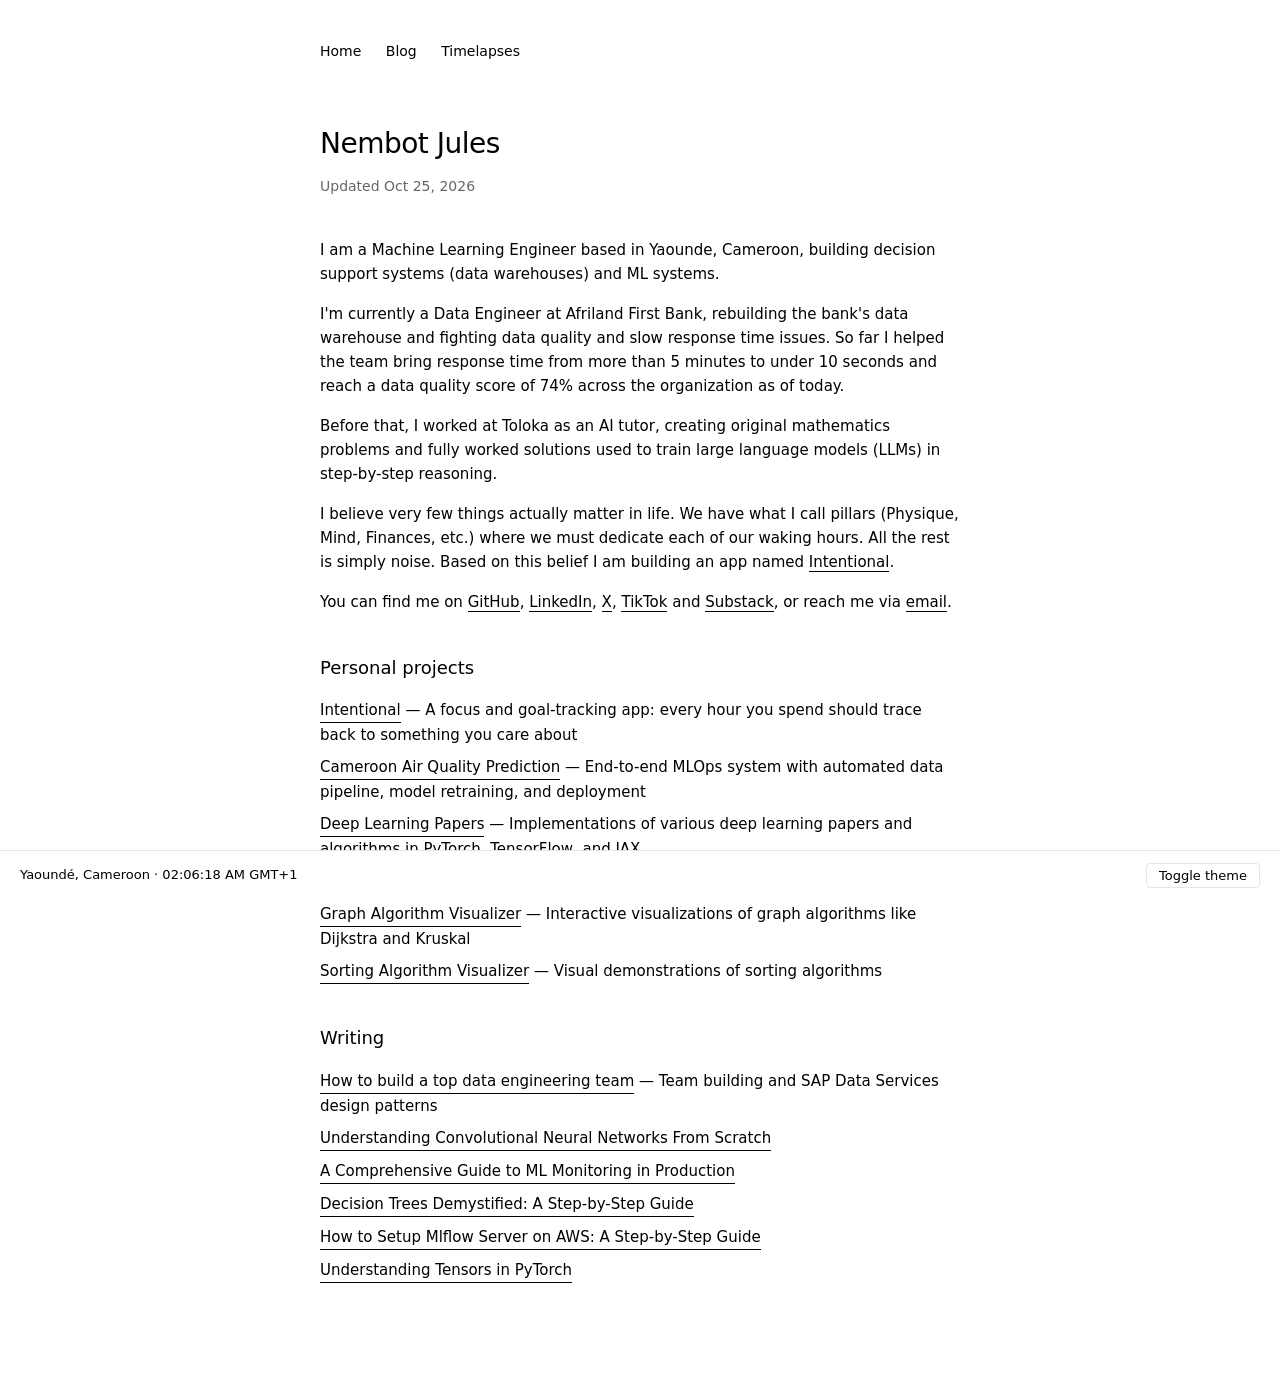
==== index.html @ 14b68e1f "Footer: show Yaoundé, Cameroon before the time; update Intentional description Co-Authored-By: Claud" ====
<!DOCTYPE html>
<html lang="en" data-theme="light">
<head>
    <meta charset="UTF-8">
    <meta name="viewport" content="width=device-width, initial-scale=1.0">
    <title>Nembot Jules — Machine Learning Engineer</title>
    <meta name="description" content="Machine Learning Engineer building decision support systems and ML systems.">
    <meta property="og:title" content="Nembot Jules — Machine Learning Engineer">
    <meta property="og:description" content="Machine Learning Engineer building decision support systems and ML systems.">
    <meta property="og:type" content="website">
    <meta property="og:url" content="https://nembotjules.github.io">
    <script>
        // Early theme setting to avoid flash
        (function() {
            const stored = localStorage.getItem('theme');
            const theme = stored || (window.matchMedia('(prefers-color-scheme: dark)').matches ? 'dark' : 'light');
            document.documentElement.setAttribute('data-theme', theme);
        })();
    </script>
    <style>
        @font-face {
            font-family: 'Inter';
            font-style: normal;
            font-weight: 100 900;
            font-display: swap;
            src: url('/fonts/inter-variable.woff2') format('woff2-variations');
        }
        
        :root[data-theme="light"] {
            --bg: #ffffff;
            --text: #000000;
            --text-secondary: #666666;
            --border: #e5e5e5;
            --hover-bg: #f5f5f5;
        }
        
        :root[data-theme="dark"] {
            --bg: #0a0a0a;
            --text: #f0f0f0;
            --text-secondary: #a0a0a0;
            --border: #2a2a2a;
            --hover-bg: #1a1a1a;
        }
        
        * {
            margin: 0;
            padding: 0;
            box-sizing: border-box;
        }
        
        body {
            font-family: Inter, system-ui, -apple-system, sans-serif;
            background-color: var(--bg);
            color: var(--text);
            line-height: 1.6;
            padding: 40px 20px 80px;
            max-width: 680px;
            margin: 0 auto;
            transition: background-color 0.2s, color 0.2s;
        }
        
        a {
            color: var(--text);
            text-decoration: none;
            border-bottom: 1px solid var(--text);
            transition: opacity 0.2s ease;
        }
        
        a:hover {
            opacity: 0.6;
        }
        
        nav {
            margin-bottom: 60px;
            font-size: 14px;
        }
        
        nav a {
            margin-right: 20px;
            border-bottom: none;
        }
        
        nav a:hover {
            border-bottom: 1px solid var(--text);
        }
        
        h1 {
            font-size: 28px;
            font-weight: 400;
            margin-bottom: 8px;
            letter-spacing: -0.5px;
        }
        
        .updated {
            font-size: 14px;
            color: var(--text-secondary);
            margin-bottom: 40px;
        }
        
        h2 {
            font-size: 18px;
            font-weight: 500;
            margin-top: 40px;
            margin-bottom: 16px;
        }
        
        p {
            margin-bottom: 16px;
            font-size: 15px;
        }
        
        ul {
            list-style: none;
            margin-bottom: 30px;
        }
        
        ul li {
            margin-bottom: 8px;
            font-size: 15px;
        }
        
        ul li a {
            display: inline-block;
        }
        
        .intro {
            margin-bottom: 40px;
        }
        
        footer {
            position: fixed;
            bottom: 0;
            left: 0;
            right: 0;
            background-color: var(--bg);
            border-top: 1px solid var(--border);
            padding: 12px 20px;
            display: flex;
            justify-content: space-between;
            align-items: center;
            font-size: 13px;
            transition: background-color 0.2s, border-color 0.2s;
        }
        
        .theme-toggle {
            background: none;
            border: 1px solid var(--border);
            color: var(--text);
            padding: 4px 12px;
            cursor: pointer;
            border-radius: 4px;
            font-size: 13px;
            font-family: Inter, system-ui, -apple-system, sans-serif;
            transition: background-color 0.2s, border-color 0.2s;
        }
        
        .theme-toggle:hover {
            background-color: var(--hover-bg);
        }
        
        @media (max-width: 480px) {
            body {
                padding: 30px 15px 80px;
            }
            
            h1 {
                font-size: 24px;
            }
            
            nav a {
                margin-right: 15px;
            }
            
            footer {
                font-size: 12px;
                padding: 10px 15px;
            }
            
            .theme-toggle {
                font-size: 12px;
                padding: 3px 10px;
            }
        }
    </style>
</head>
<body>
    <nav>
        <a href="/index.html">Home</a>
        <a href="/blog/index.html">Blog</a>
        <a href="/timelapses.html">Timelapses</a>
    </nav>
    
    <h1>Nembot Jules</h1>
    <div class="updated" id="updated">Updated Oct 25, 2026</div>
    
    <div class="intro">
        <p>I am a Machine Learning Engineer based in Yaounde, Cameroon, building decision support systems (data warehouses) and ML systems.</p>
        
        <p>I'm currently a Data Engineer at Afriland First Bank, rebuilding the bank's data warehouse and fighting data quality and slow response time issues. So far I helped the team bring response time from more than 5 minutes to under 10 seconds and reach a data quality score of 74% across the organization as of today.</p>
        
        <p>Before that, I worked at Toloka as an AI tutor, creating original mathematics problems and fully worked solutions used to train large language models (LLMs) in step-by-step reasoning.</p>
        
        <p>I believe very few things actually matter in life. We have what I call pillars (Physique, Mind, Finances, etc.) where we must dedicate each of our waking hours. All the rest is simply noise. Based on this belief I am building an app named <a href="https://github.com/NembotJules/Intentional">Intentional</a>.</p>
        
        <p>You can find me on <a href="https://github.com/NembotJules">GitHub</a>, <a href="https://www.linkedin.com/in/nembotjules/">LinkedIn</a>, <a href="https://x.com/Clinton_ai">X</a>, <a href="https://www.tiktok.com/@jules_clinton">TikTok</a> and <a href="https://substack.com/@julesnembot">Substack</a>, or reach me via <a href="mailto:juniorbertrand761@gmail.com">email</a>.</p>
    </div>
    
    <h2>Personal projects</h2>
    <ul>
        <li><a href="https://github.com/NembotJules/Intentional">Intentional</a> — A focus and goal-tracking app: every hour you spend should trace back to something you care about</li>
        <li><a href="https://github.com/NembotJules/Cameroon-Air-Quality-Prediction">Cameroon Air Quality Prediction</a> — End-to-end MLOps system with automated data pipeline, model retraining, and deployment</li>
        <li><a href="https://github.com/NembotJules/Deep-Learning-papers">Deep Learning Papers</a> — Implementations of various deep learning papers and algorithms in PyTorch, TensorFlow, and JAX</li>
        <li><a href="https://github.com/NembotJules/minigrad">Minigrad</a> — A small autograd engine for understanding backpropagation</li>
        <li><a href="https://github.com/NembotJules/Graph-Algorithm-Visualizer">Graph Algorithm Visualizer</a> — Interactive visualizations of graph algorithms like Dijkstra and Kruskal</li>
        <li><a href="https://github.com/NembotJules/Sorting-Visualizer">Sorting Algorithm Visualizer</a> — Visual demonstrations of sorting algorithms</li>
    </ul>
    
    <h2>Writing</h2>
    <ul>
        <li><a href="/blog/data-engineering-team-and-sap-ds.html">How to build a top data engineering team</a> — Team building and SAP Data Services design patterns</li>
        <li><a href="/blog/CNN/CNN.html">Understanding Convolutional Neural Networks From Scratch</a></li>
        <li><a href="https://medium.com/@juniorbertrand761/a-comprehensive-guide-to-ml-monitoring-in-production-e202fe1da3d0">A Comprehensive Guide to ML Monitoring in Production</a></li>
        <li><a href="https://medium.com/@juniorbertrand761/decision-trees-demystified-a-step-by-step-guide-d7ac08d6f6a1">Decision Trees Demystified: A Step-by-Step Guide</a></li>
        <li><a href="https://medium.com/@juniorbertrand761/how-to-setup-mlflow-server-on-aws-a-step-by-step-guide-10aa38a9ca5d">How to Setup Mlflow Server on AWS: A Step-by-Step Guide</a></li>
        <li><a href="https://nembotjules.bearblog.dev/understanding-tensors-dimensions-shapes-sizes-and-axes-in-pytorch/">Understanding Tensors in PyTorch</a></li>
    </ul>
    
    <footer>
        <div id="time">Loading...</div>
        <button class="theme-toggle" id="theme-toggle">Toggle theme</button>
    </footer>
    
    <script>
        // Update time
        function updateTime() {
            const now = new Date();
            const formatter = new Intl.DateTimeFormat('en-US', {
                timeZone: 'Africa/Douala',
                hour: '2-digit',
                minute: '2-digit',
                second: '2-digit',
                hour12: true,
                timeZoneName: 'short'
            });
            document.getElementById('time').textContent = 'Yaoundé, Cameroon · ' + formatter.format(now);
        }
        updateTime();
        setInterval(updateTime, 1000);
        
        // Theme toggle
        const toggle = document.getElementById('theme-toggle');
        toggle.addEventListener('click', () => {
            const html = document.documentElement;
            const current = html.getAttribute('data-theme');
            const next = current === 'light' ? 'dark' : 'light';
            html.setAttribute('data-theme', next);
            localStorage.setItem('theme', next);
        });
        
        // Fetch last commit date
        fetch('https://api.github.com/repos/NembotJules/NembotJules.github.io/commits/main')
            .then(res => res.json())
            .then(data => {
                const date = new Date(data.commit.committer.date);
                const formatted = date.toLocaleDateString('en-US', {
                    month: 'short',
                    day: 'numeric',
                    year: 'numeric'
                });
                document.getElementById('updated').textContent = 'Updated ' + formatted;
            })
            .catch(() => {
                // Keep fallback date on error
            });
    </script>
</body>
</html>
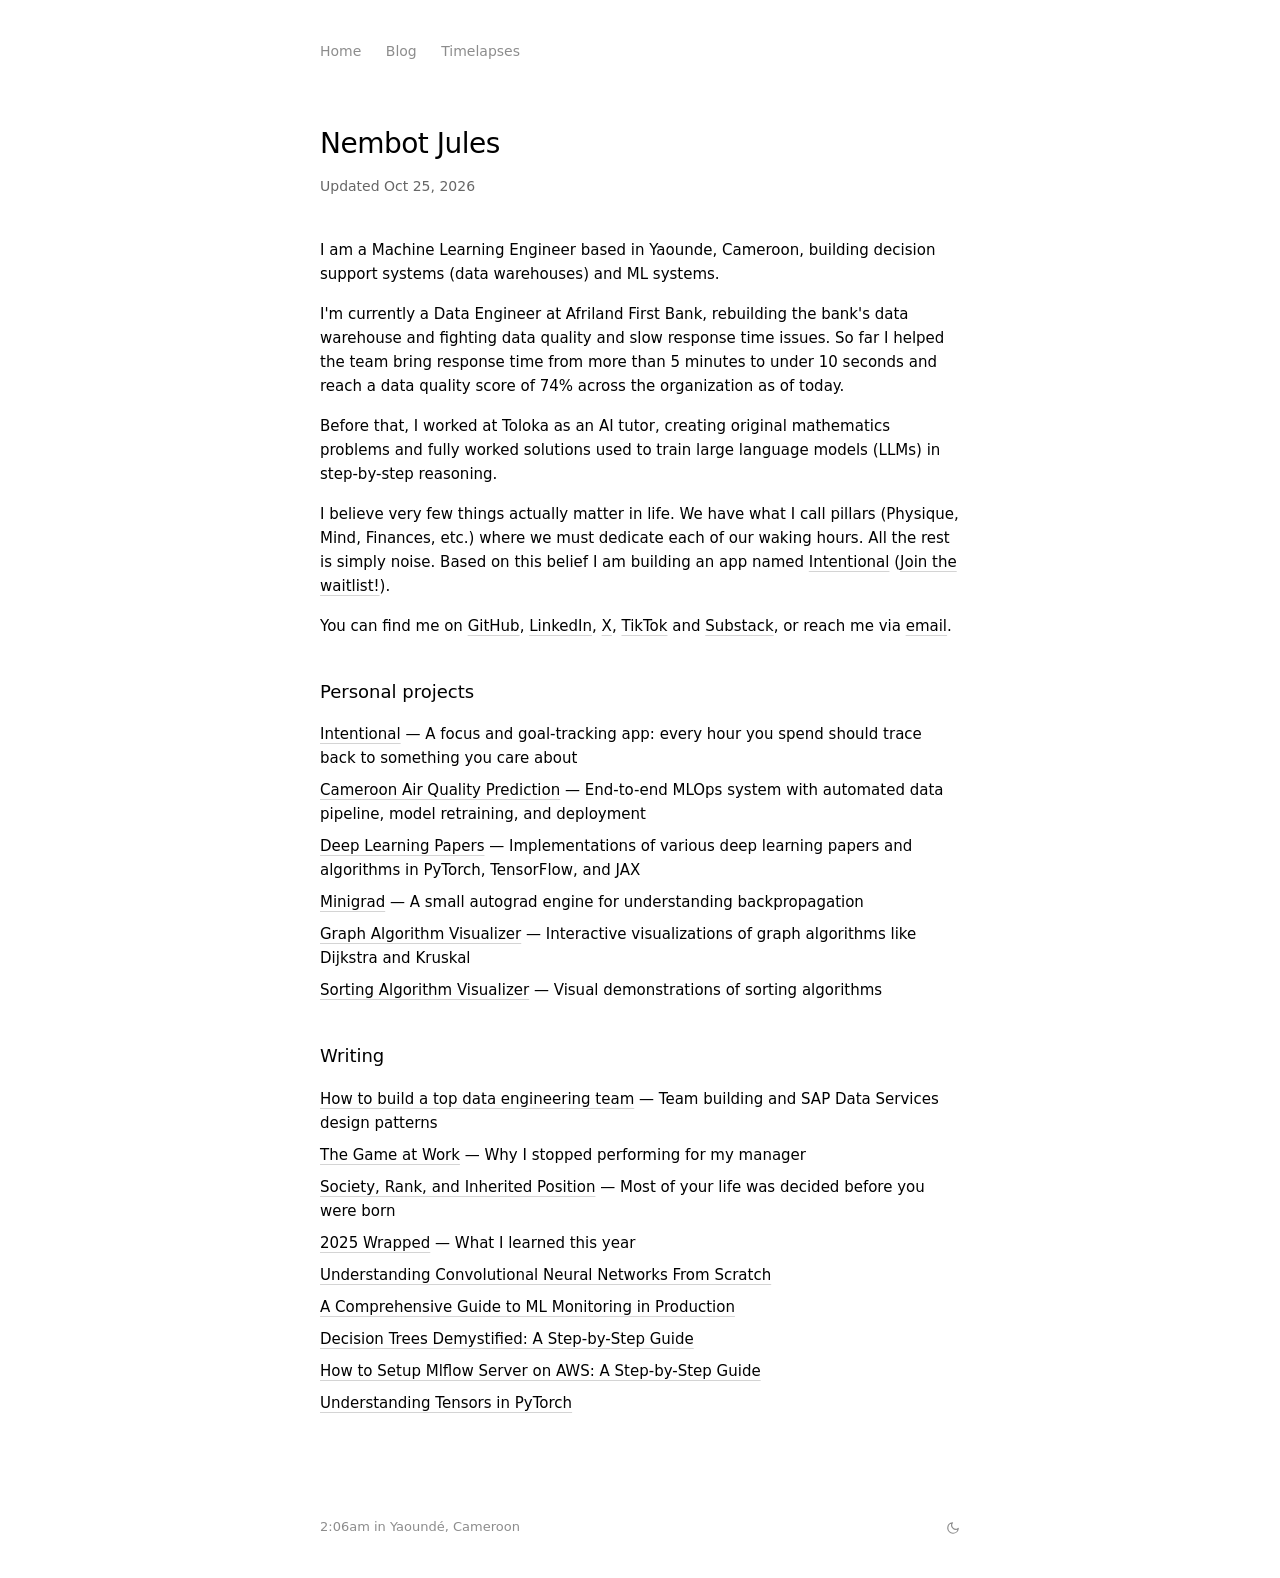
==== commit 7d6a483f: "Portfolio: minimal footer + link style, Intentional landing page with waitlist, 3 posts from Substac" ====
--- a/index.html
+++ b/index.html
@@ -3,9 +3,9 @@
 <head>
     <meta charset="UTF-8">
     <meta name="viewport" content="width=device-width, initial-scale=1.0">
-    <title>Nembot Jules — Machine Learning Engineer</title>
+    <title>Nembot Jules</title>
     <meta name="description" content="Machine Learning Engineer building decision support systems and ML systems.">
-    <meta property="og:title" content="Nembot Jules — Machine Learning Engineer">
+    <meta property="og:title" content="Nembot Jules">
     <meta property="og:description" content="Machine Learning Engineer building decision support systems and ML systems.">
     <meta property="og:type" content="website">
     <meta property="og:url" content="https://nembotjules.github.io">
@@ -182,6 +182,7 @@
             }
         }
     </style>
+    <link rel="stylesheet" href="/assets/site.css">
 </head>
 <body>
     <nav>
@@ -200,14 +201,14 @@
         
         <p>Before that, I worked at Toloka as an AI tutor, creating original mathematics problems and fully worked solutions used to train large language models (LLMs) in step-by-step reasoning.</p>
         
-        <p>I believe very few things actually matter in life. We have what I call pillars (Physique, Mind, Finances, etc.) where we must dedicate each of our waking hours. All the rest is simply noise. Based on this belief I am building an app named <a href="https://github.com/NembotJules/Intentional">Intentional</a>.</p>
+        <p>I believe very few things actually matter in life. We have what I call pillars (Physique, Mind, Finances, etc.) where we must dedicate each of our waking hours. All the rest is simply noise. Based on this belief I am building an app named <a href="/intentional/">Intentional</a> (<a href="/intentional/#waitlist">Join the waitlist!</a>).</p>
         
         <p>You can find me on <a href="https://github.com/NembotJules">GitHub</a>, <a href="https://www.linkedin.com/in/nembotjules/">LinkedIn</a>, <a href="https://x.com/Clinton_ai">X</a>, <a href="https://www.tiktok.com/@jules_clinton">TikTok</a> and <a href="https://substack.com/@julesnembot">Substack</a>, or reach me via <a href="mailto:juniorbertrand761@gmail.com">email</a>.</p>
     </div>
     
     <h2>Personal projects</h2>
     <ul>
-        <li><a href="https://github.com/NembotJules/Intentional">Intentional</a> — A focus and goal-tracking app: every hour you spend should trace back to something you care about</li>
+        <li><a href="/intentional/">Intentional</a> — A focus and goal-tracking app: every hour you spend should trace back to something you care about</li>
         <li><a href="https://github.com/NembotJules/Cameroon-Air-Quality-Prediction">Cameroon Air Quality Prediction</a> — End-to-end MLOps system with automated data pipeline, model retraining, and deployment</li>
         <li><a href="https://github.com/NembotJules/Deep-Learning-papers">Deep Learning Papers</a> — Implementations of various deep learning papers and algorithms in PyTorch, TensorFlow, and JAX</li>
         <li><a href="https://github.com/NembotJules/minigrad">Minigrad</a> — A small autograd engine for understanding backpropagation</li>
@@ -218,6 +219,9 @@
     <h2>Writing</h2>
     <ul>
         <li><a href="/blog/data-engineering-team-and-sap-ds.html">How to build a top data engineering team</a> — Team building and SAP Data Services design patterns</li>
+        <li><a href="/blog/the-game-at-work.html">The Game at Work</a> — Why I stopped performing for my manager</li>
+        <li><a href="/blog/society-rank-and-inherited-position.html">Society, Rank, and Inherited Position</a> — Most of your life was decided before you were born</li>
+        <li><a href="/blog/2025-wrapped.html">2025 Wrapped</a> — What I learned this year</li>
         <li><a href="/blog/CNN/CNN.html">Understanding Convolutional Neural Networks From Scratch</a></li>
         <li><a href="https://medium.com/@juniorbertrand761/a-comprehensive-guide-to-ml-monitoring-in-production-e202fe1da3d0">A Comprehensive Guide to ML Monitoring in Production</a></li>
         <li><a href="https://medium.com/@juniorbertrand761/decision-trees-demystified-a-step-by-step-guide-d7ac08d6f6a1">Decision Trees Demystified: A Step-by-Step Guide</a></li>
@@ -225,37 +229,13 @@
         <li><a href="https://nembotjules.bearblog.dev/understanding-tensors-dimensions-shapes-sizes-and-axes-in-pytorch/">Understanding Tensors in PyTorch</a></li>
     </ul>
     
-    <footer>
-        <div id="time">Loading...</div>
-        <button class="theme-toggle" id="theme-toggle">Toggle theme</button>
+    <footer class="site-footer">
+        <p><span id="time" class="tabular-nums" style="visibility:hidden">0:00pm</span> in Yaoundé, Cameroon</p>
+        <button type="button" class="theme-toggle" id="theme-toggle" aria-label="Switch to dark theme"></button>
     </footer>
+    <script src="/assets/site.js"></script>
     
     <script>
-        // Update time
-        function updateTime() {
-            const now = new Date();
-            const formatter = new Intl.DateTimeFormat('en-US', {
-                timeZone: 'Africa/Douala',
-                hour: '2-digit',
-                minute: '2-digit',
-                second: '2-digit',
-                hour12: true,
-                timeZoneName: 'short'
-            });
-            document.getElementById('time').textContent = 'Yaoundé, Cameroon · ' + formatter.format(now);
-        }
-        updateTime();
-        setInterval(updateTime, 1000);
-        
-        // Theme toggle
-        const toggle = document.getElementById('theme-toggle');
-        toggle.addEventListener('click', () => {
-            const html = document.documentElement;
-            const current = html.getAttribute('data-theme');
-            const next = current === 'light' ? 'dark' : 'light';
-            html.setAttribute('data-theme', next);
-            localStorage.setItem('theme', next);
-        });
         
         // Fetch last commit date
         fetch('https://api.github.com/repos/NembotJules/NembotJules.github.io/commits/main')
--- a/assets/site.css
+++ b/assets/site.css
@@ -0,0 +1,66 @@
+/* Shared across every page, loaded after each page's own <style> so these rules win.
+   Footer + links follow the minimal style: muted footer, local time + city, icon theme toggle,
+   and soft hairline underlines that darken on hover. */
+
+:root[data-theme="light"] { --muted: rgba(0, 0, 0, 0.45); --hairline: rgba(17, 17, 17, 0.18); --hairline-hover: rgba(17, 17, 17, 0.6); }
+:root[data-theme="dark"]  { --muted: rgba(255, 255, 255, 0.45); --hairline: rgba(237, 237, 237, 0.22); --hairline-hover: rgba(237, 237, 237, 0.65); }
+
+/* Links: thin, faint underline; darker on hover. No opacity fade, no thick border. */
+a {
+    border-bottom: none !important;
+    text-decoration-line: underline;
+    text-decoration-thickness: 1px;
+    text-underline-offset: 0.28em;
+    text-decoration-color: var(--hairline);
+    transition: text-decoration-color 0.2s ease, color 0.2s ease;
+}
+a:hover {
+    opacity: 1 !important;
+    text-decoration-line: underline;
+    text-decoration-color: var(--hairline-hover);
+}
+
+/* Navigation and list titles stay clean: muted → ink on hover, no underline. */
+nav a, .post-title a, .tile, .no-underline { text-decoration: none !important; }
+nav a { color: var(--muted) !important; transition: color 0.2s ease; }
+nav a:hover { color: var(--text) !important; }
+.post-title a:hover { text-decoration: underline !important; text-decoration-color: var(--hairline-hover) !important; }
+
+body { padding-bottom: 0 !important; }
+
+footer.site-footer {
+    position: static;
+    max-width: 680px;
+    margin: 0 auto;
+    padding: 72px 0 40px;
+    border: none;
+    background: none;
+    display: flex;
+    justify-content: space-between;
+    align-items: center;
+    gap: 8px;
+    font-size: 13px;
+    color: var(--muted);
+}
+footer.site-footer p { margin: 0; font-size: 13px; }
+.tabular-nums { font-variant-numeric: tabular-nums; }
+
+footer.site-footer .theme-toggle {
+    display: inline-flex;
+    align-items: center;
+    justify-content: center;
+    background: none;
+    border: none;
+    color: var(--muted);
+    cursor: pointer;
+    padding: 6px;
+    margin: -6px;
+    border-radius: 6px;
+    transition: color 0.2s ease;
+}
+footer.site-footer .theme-toggle:hover { color: var(--text); background: none; }
+
+@media (max-width: 480px) {
+    footer.site-footer { font-size: 12px; padding: 56px 0 32px; }
+    footer.site-footer .theme-toggle { padding: 6px; font-size: inherit; }
+}
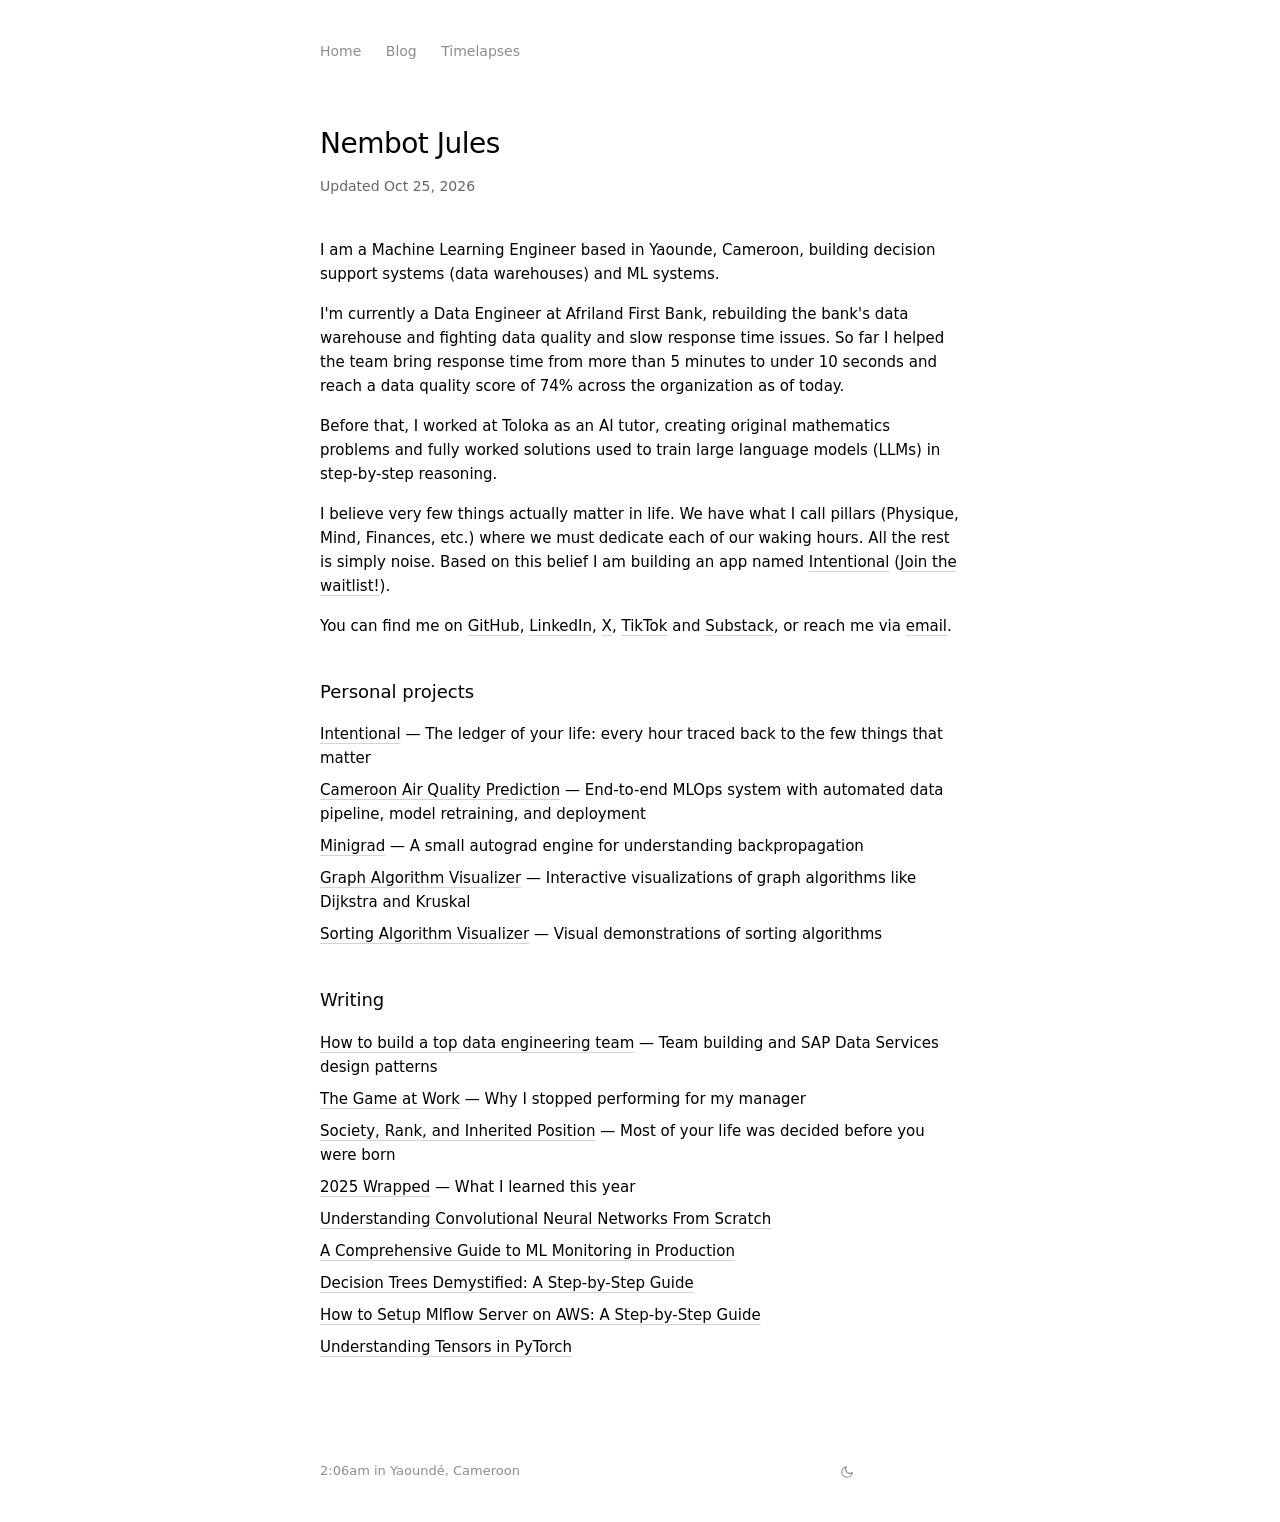
==== commit 7a5c98a4: "Intentional page: lead with drift, not a category; tighter footer; drop Deep Learning Papers - New s" ====
--- a/index.html
+++ b/index.html
@@ -208,9 +208,8 @@
     
     <h2>Personal projects</h2>
     <ul>
-        <li><a href="/intentional/">Intentional</a> — A focus and goal-tracking app: every hour you spend should trace back to something you care about</li>
+        <li><a href="/intentional/">Intentional</a> — The ledger of your life: every hour traced back to the few things that matter</li>
         <li><a href="https://github.com/NembotJules/Cameroon-Air-Quality-Prediction">Cameroon Air Quality Prediction</a> — End-to-end MLOps system with automated data pipeline, model retraining, and deployment</li>
-        <li><a href="https://github.com/NembotJules/Deep-Learning-papers">Deep Learning Papers</a> — Implementations of various deep learning papers and algorithms in PyTorch, TensorFlow, and JAX</li>
         <li><a href="https://github.com/NembotJules/minigrad">Minigrad</a> — A small autograd engine for understanding backpropagation</li>
         <li><a href="https://github.com/NembotJules/Graph-Algorithm-Visualizer">Graph Algorithm Visualizer</a> — Interactive visualizations of graph algorithms like Dijkstra and Kruskal</li>
         <li><a href="https://github.com/NembotJules/Sorting-Visualizer">Sorting Algorithm Visualizer</a> — Visual demonstrations of sorting algorithms</li>
--- a/assets/site.css
+++ b/assets/site.css
@@ -28,10 +28,11 @@
 
 body { padding-bottom: 0 !important; }
 
+/* Same measure as the reference footer: a 534px row, so the toggle sits close to the time. */
 footer.site-footer {
     position: static;
-    max-width: 680px;
-    margin: 0 auto;
+    max-width: 534px;
+    margin: 0;
     padding: 72px 0 40px;
     border: none;
     background: none;
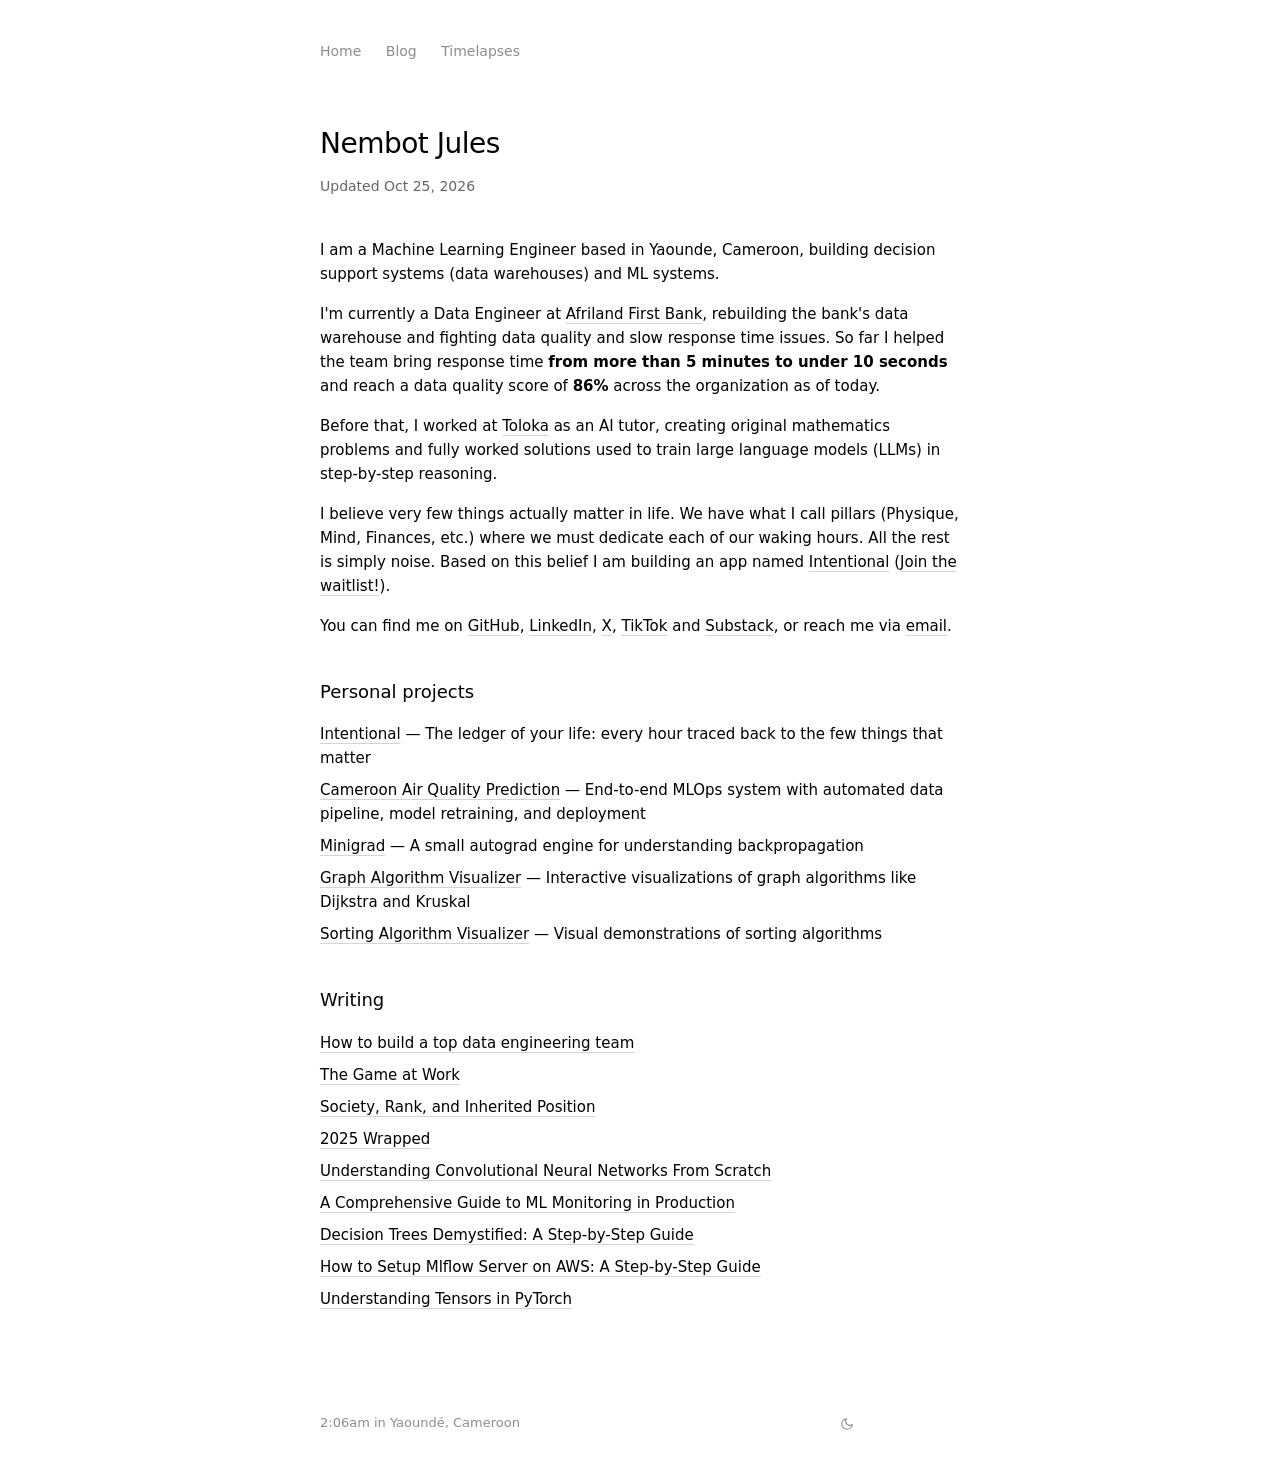
==== commit 96654a92: "Bold metrics (86% data quality), Afriland and Toloka links, plain Writing links; landing: block dist" ====
--- a/index.html
+++ b/index.html
@@ -197,9 +197,9 @@
     <div class="intro">
         <p>I am a Machine Learning Engineer based in Yaounde, Cameroon, building decision support systems (data warehouses) and ML systems.</p>
         
-        <p>I'm currently a Data Engineer at Afriland First Bank, rebuilding the bank's data warehouse and fighting data quality and slow response time issues. So far I helped the team bring response time from more than 5 minutes to under 10 seconds and reach a data quality score of 74% across the organization as of today.</p>
-        
-        <p>Before that, I worked at Toloka as an AI tutor, creating original mathematics problems and fully worked solutions used to train large language models (LLMs) in step-by-step reasoning.</p>
+        <p>I'm currently a Data Engineer at <a href="https://www.afrilandfirstbank.com/">Afriland First Bank</a>, rebuilding the bank's data warehouse and fighting data quality and slow response time issues. So far I helped the team bring response time <strong>from more than 5 minutes to under 10 seconds</strong> and reach a data quality score of <strong>86%</strong> across the organization as of today.</p>
+        
+        <p>Before that, I worked at <a href="https://toloka.ai/">Toloka</a> as an AI tutor, creating original mathematics problems and fully worked solutions used to train large language models (LLMs) in step-by-step reasoning.</p>
         
         <p>I believe very few things actually matter in life. We have what I call pillars (Physique, Mind, Finances, etc.) where we must dedicate each of our waking hours. All the rest is simply noise. Based on this belief I am building an app named <a href="/intentional/">Intentional</a> (<a href="/intentional/#waitlist">Join the waitlist!</a>).</p>
         
@@ -217,10 +217,10 @@
     
     <h2>Writing</h2>
     <ul>
-        <li><a href="/blog/data-engineering-team-and-sap-ds.html">How to build a top data engineering team</a> — Team building and SAP Data Services design patterns</li>
-        <li><a href="/blog/the-game-at-work.html">The Game at Work</a> — Why I stopped performing for my manager</li>
-        <li><a href="/blog/society-rank-and-inherited-position.html">Society, Rank, and Inherited Position</a> — Most of your life was decided before you were born</li>
-        <li><a href="/blog/2025-wrapped.html">2025 Wrapped</a> — What I learned this year</li>
+        <li><a href="/blog/data-engineering-team-and-sap-ds.html">How to build a top data engineering team</a></li>
+        <li><a href="/blog/the-game-at-work.html">The Game at Work</a></li>
+        <li><a href="/blog/society-rank-and-inherited-position.html">Society, Rank, and Inherited Position</a></li>
+        <li><a href="/blog/2025-wrapped.html">2025 Wrapped</a></li>
         <li><a href="/blog/CNN/CNN.html">Understanding Convolutional Neural Networks From Scratch</a></li>
         <li><a href="https://medium.com/@juniorbertrand761/a-comprehensive-guide-to-ml-monitoring-in-production-e202fe1da3d0">A Comprehensive Guide to ML Monitoring in Production</a></li>
         <li><a href="https://medium.com/@juniorbertrand761/decision-trees-demystified-a-step-by-step-guide-d7ac08d6f6a1">Decision Trees Demystified: A Step-by-Step Guide</a></li>
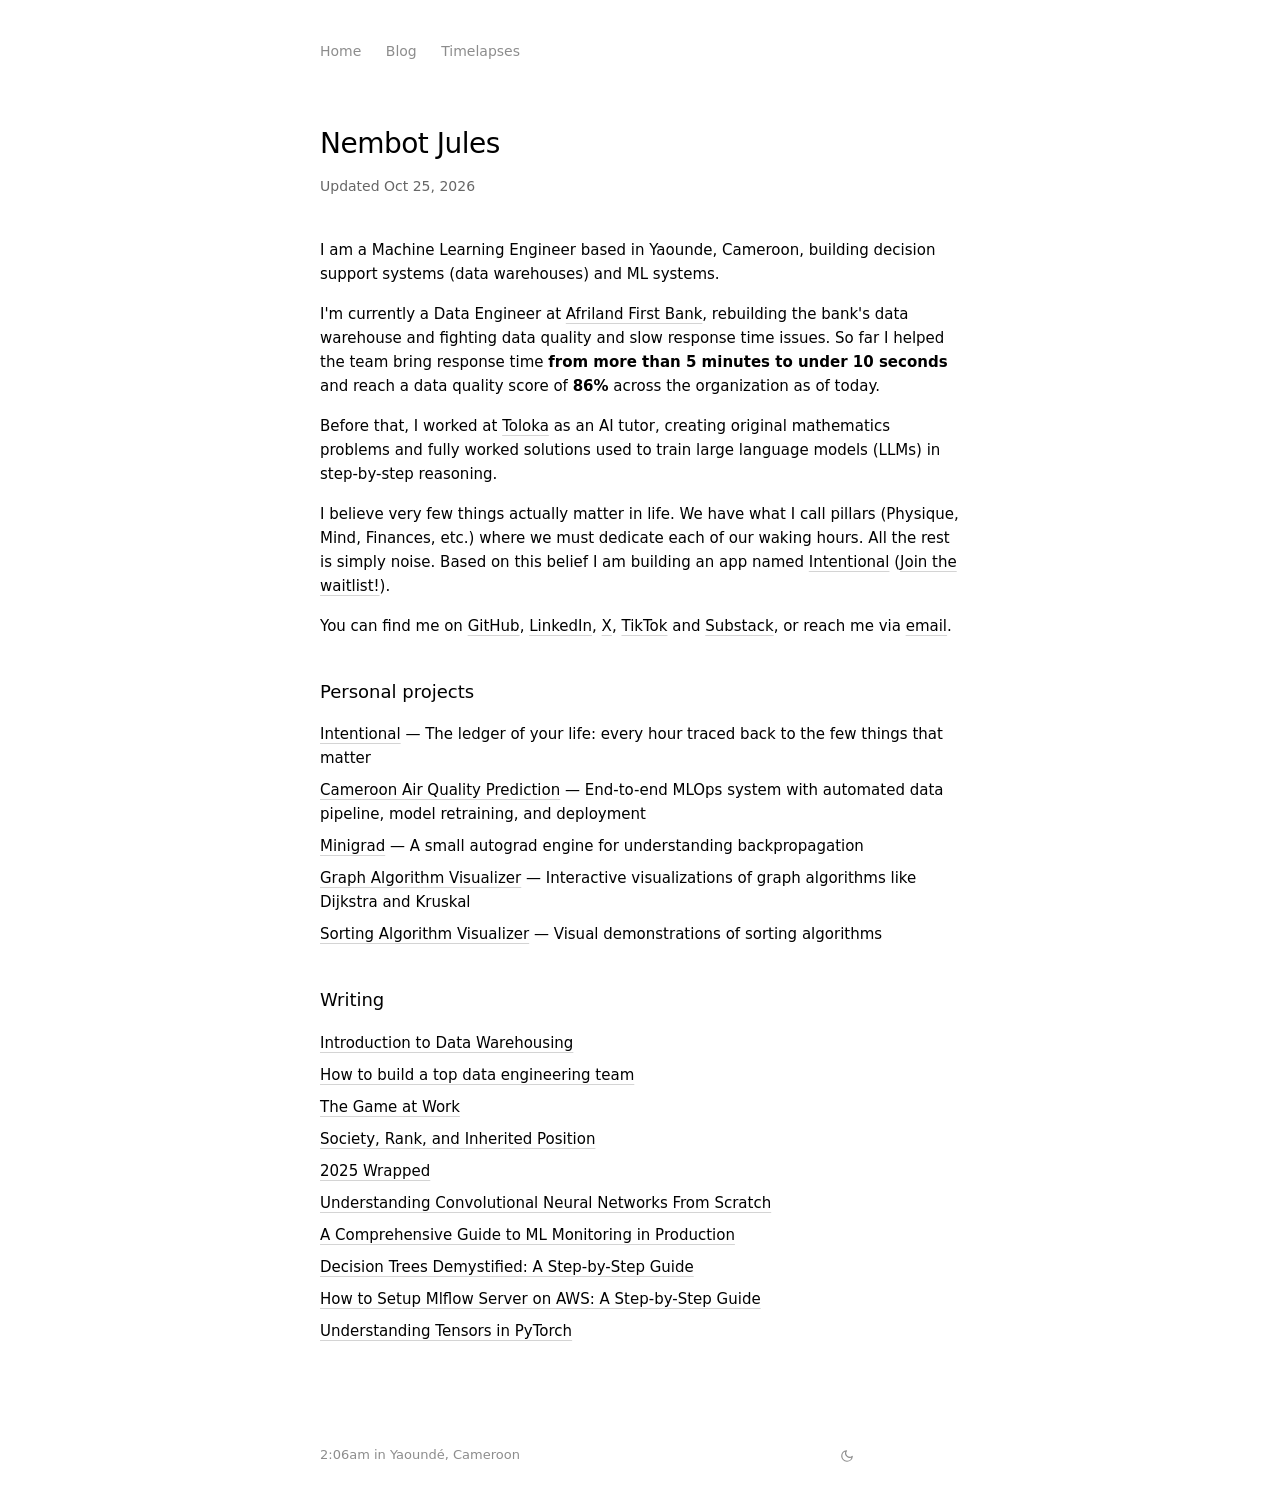
==== commit 19ba8851: "Add blog post: Introduction to Data Warehousing" ====
--- a/index.html
+++ b/index.html
@@ -8,7 +8,7 @@
     <meta property="og:title" content="Nembot Jules">
     <meta property="og:description" content="Machine Learning Engineer building decision support systems and ML systems.">
     <meta property="og:type" content="website">
-    <meta property="og:url" content="https://nembotjules.github.io">
+    <meta property="og:url" content="https://nembotjules.vercel.app">
     <script>
         // Early theme setting to avoid flash
         (function() {
@@ -201,14 +201,14 @@
         
         <p>Before that, I worked at <a href="https://toloka.ai/">Toloka</a> as an AI tutor, creating original mathematics problems and fully worked solutions used to train large language models (LLMs) in step-by-step reasoning.</p>
         
-        <p>I believe very few things actually matter in life. We have what I call pillars (Physique, Mind, Finances, etc.) where we must dedicate each of our waking hours. All the rest is simply noise. Based on this belief I am building an app named <a href="/intentional/">Intentional</a> (<a href="/intentional/#waitlist">Join the waitlist!</a>).</p>
+        <p>I believe very few things actually matter in life. We have what I call pillars (Physique, Mind, Finances, etc.) where we must dedicate each of our waking hours. All the rest is simply noise. Based on this belief I am building an app named <a href="/intentional">Intentional</a> (<a href="/intentional#waitlist">Join the waitlist!</a>).</p>
         
         <p>You can find me on <a href="https://github.com/NembotJules">GitHub</a>, <a href="https://www.linkedin.com/in/nembotjules/">LinkedIn</a>, <a href="https://x.com/Clinton_ai">X</a>, <a href="https://www.tiktok.com/@jules_clinton">TikTok</a> and <a href="https://substack.com/@julesnembot">Substack</a>, or reach me via <a href="mailto:juniorbertrand761@gmail.com">email</a>.</p>
     </div>
     
     <h2>Personal projects</h2>
     <ul>
-        <li><a href="/intentional/">Intentional</a> — The ledger of your life: every hour traced back to the few things that matter</li>
+        <li><a href="/intentional">Intentional</a> — The ledger of your life: every hour traced back to the few things that matter</li>
         <li><a href="https://github.com/NembotJules/Cameroon-Air-Quality-Prediction">Cameroon Air Quality Prediction</a> — End-to-end MLOps system with automated data pipeline, model retraining, and deployment</li>
         <li><a href="https://github.com/NembotJules/minigrad">Minigrad</a> — A small autograd engine for understanding backpropagation</li>
         <li><a href="https://github.com/NembotJules/Graph-Algorithm-Visualizer">Graph Algorithm Visualizer</a> — Interactive visualizations of graph algorithms like Dijkstra and Kruskal</li>
@@ -217,7 +217,8 @@
     
     <h2>Writing</h2>
     <ul>
-        <li><a href="/blog/data-engineering-team-and-sap-ds.html">How to build a top data engineering team</a></li>
+        <li><a href="/blog/introduction-to-data-warehousing.html">Introduction to Data Warehousing</a></li>
+        <li><a href="/blog/how-to-build-a-top-data-engineering-team.html">How to build a top data engineering team</a></li>
         <li><a href="/blog/the-game-at-work.html">The Game at Work</a></li>
         <li><a href="/blog/society-rank-and-inherited-position.html">Society, Rank, and Inherited Position</a></li>
         <li><a href="/blog/2025-wrapped.html">2025 Wrapped</a></li>
